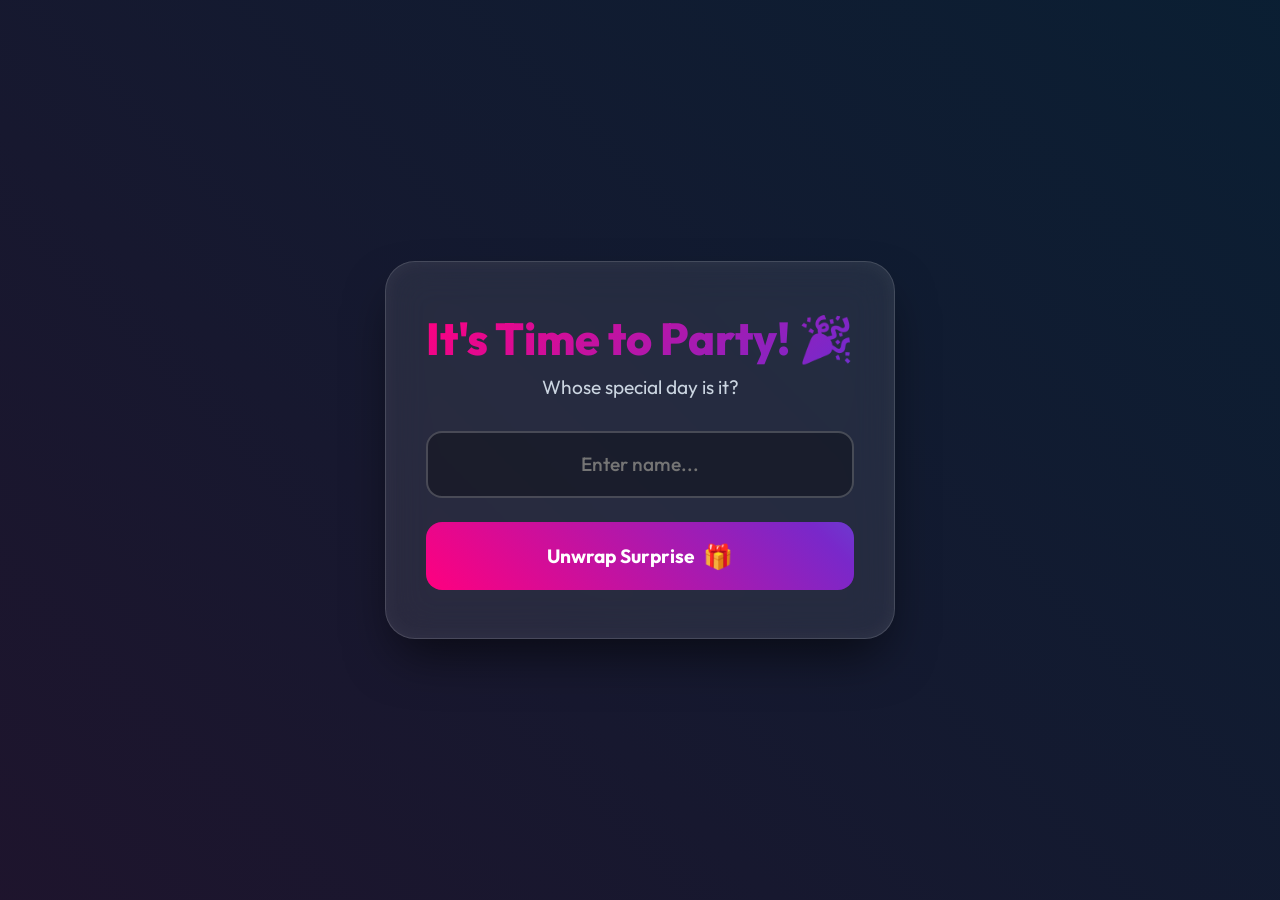
==== index.html @ 7c181f2a "Initial commit: Birthday Wishes App" ====
<!DOCTYPE html>
<html lang="en">
<head>
    <meta charset="UTF-8">
    <meta name="viewport" content="width=device-width, initial-scale=1.0">
    <title>Happy Birthday!</title>
    <link rel="preconnect" href="https://fonts.googleapis.com">
    <link rel="preconnect" href="https://fonts.gstatic.com" crossorigin>
    <link href="https://fonts.googleapis.com/css2?family=Outfit:wght@300;500;700;800;900&family=Share+Tech+Mono&display=swap" rel="stylesheet">
    <link rel="stylesheet" href="style.css">
</head>
<body>
    <!-- White Flash Overlay -->
    <div id="flash-overlay"></div>
    
    <div class="animated-bg" id="main-bg"></div>
    <div class="floating-shapes" id="shapes-container"></div>
    
    <canvas id="confetti"></canvas>
    
    <main class="container" id="main-container">
        <!-- Entry Screen -->
        <div id="entry-screen" class="glass-card fade-in tiltable">
            <div class="card-content">
                <h1>It's Time to Party! 🎉</h1>
                <p>Whose special day is it?</p>
                <form id="name-form">
                    <div class="input-group">
                        <input type="text" id="name-input" placeholder="Enter name..." required autocomplete="off">
                        <div class="input-glow"></div>
                    </div>
                    <button type="submit" class="primary-btn glow-on-hover">
                        <span>Unwrap Surprise</span>
                        <span class="btn-icon">🎁</span>
                    </button>
                </form>
            </div>
        </div>

        <!-- Dark Surprise Screen -->
        <div id="dark-screen" class="hidden">
            <div id="typing-text" class="mono-text"></div>
        </div>

        <!-- Wish Screen -->
        <div id="wish-screen" class="glass-card hidden tiltable">
            <div class="wish-content card-content">
                <div class="cake-container">
                    <div class="cake">🎂</div>
                    <div class="sparkles">✨</div>
                </div>
                
                <h2 id="bday-name" class="neon-text"></h2>
                
                <p class="wish-message">Wishing you a spectacular day filled with joy, love, and endless celebrations!</p>
                
                <button id="reset-btn" class="secondary-btn glow-on-hover">
                    <span>Celebrate Again</span>
                </button>
            </div>
        </div>
    </main>

    <script src="script.js"></script>
</body>
</html>
---- style.css ----
/* Update fonts to include monospace for the dark screen */
:root {
    --bg-1: #0f172a;
    --bg-2: #310a27;
    --bg-3: #0a1f33;
    --bg-4: #1e1b4b;
    --card-bg: rgba(255, 255, 255, 0.08);
    --card-border: rgba(255, 255, 255, 0.15);
    --primary-color: #ff007f;
    --secondary-color: #7928ca;
    --text-main: #ffffff;
    --text-muted: #cbd5e1;
}

* { margin: 0; padding: 0; box-sizing: border-box; }

body {
    font-family: 'Outfit', sans-serif;
    color: var(--text-main);
    min-height: 100vh;
    display: flex;
    justify-content: center;
    align-items: center;
    overflow: hidden;
    position: relative;
    background-color: #000; /* default to black, background will cover it */
    transition: background-color 1s ease;
}

/* Flash Overlay for the huge reveal surprise */
#flash-overlay {
    position: fixed;
    top: 0; left: 0; right: 0; bottom: 0;
    background-color: white;
    z-index: 9999;
    opacity: 0;
    pointer-events: none;
    transition: opacity 0.1s ease-out;
}
.flash-active {
    opacity: 1 !important;
}
.flash-fade {
    transition: opacity 2s ease-out !important;
    opacity: 0 !important;
}

/* Animated Background */
.animated-bg {
    position: fixed;
    top: -50%; left: -50%; right: -50%; bottom: -50%;
    width: 200%; height: 200%;
    background: linear-gradient(45deg, var(--bg-1), var(--bg-2), var(--bg-3), var(--bg-4), var(--bg-1));
    background-size: 400% 400%;
    animation: gradientBG 15s ease infinite;
    z-index: -2;
    transition: opacity 1.5s ease;
}

@keyframes gradientBG {
    0% { background-position: 0% 50%; }
    50% { background-position: 100% 50%; }
    100% { background-position: 0% 50%; }
}

.floating-shapes {
    position: absolute;
    top: 0; left: 0; width: 100%; height: 100%;
    z-index: -1;
    overflow: hidden;
    transition: opacity 1.5s ease;
}

.shape {
    position: absolute;
    background: rgba(255, 255, 255, 0.03);
    backdrop-filter: blur(5px);
    border: 1px solid rgba(255,255,255,0.05);
    border-radius: 50%;
    animation: floatUp 20s linear infinite;
    bottom: -100px;
}

@keyframes floatUp {
    0% { transform: translateY(0) rotate(0deg); opacity: 0; }
    10% { opacity: 1; }
    90% { opacity: 1; }
    100% { transform: translateY(-120vh) rotate(360deg); opacity: 0; }
}

#confetti {
    position: fixed;
    top: 0; left: 0; width: 100%; height: 100%;
    pointer-events: none;
    z-index: 5;
}

.container {
    position: relative;
    z-index: 10;
    width: 100%;
    max-width: 550px;
    padding: 20px;
    perspective: 1500px;
}

.glass-card {
    background: var(--card-bg);
    backdrop-filter: blur(20px);
    -webkit-backdrop-filter: blur(20px);
    border: 1px solid var(--card-border);
    border-radius: 30px;
    padding: 3rem 2.5rem;
    text-align: center;
    box-shadow: 0 25px 50px -12px rgba(0, 0, 0, 0.6), inset 0 0 20px rgba(255, 255, 255, 0.05);
    transition: transform 0.1s ease-out, opacity 0.5s ease;
    transform-style: preserve-3d;
}

.card-content { transform: translateZ(30px); }

h1 {
    font-size: 2.8rem;
    font-weight: 800;
    margin-bottom: 0.5rem;
    background: linear-gradient(135deg, #ff007f, #7928ca, #00d4ff);
    background-size: 200% auto;
    -webkit-background-clip: text;
    -webkit-text-fill-color: transparent;
    animation: shine 4s linear infinite;
}

@keyframes shine { to { background-position: 200% center; } }

p { color: var(--text-muted); margin-bottom: 2rem; font-size: 1.2rem; }

.input-group { margin-bottom: 1.5rem; position: relative; }

#name-input {
    width: 100%; padding: 1.2rem 1.5rem; border-radius: 16px;
    border: 2px solid rgba(255,255,255,0.2); background: rgba(0, 0, 0, 0.3);
    color: var(--text-main); font-size: 1.2rem; font-weight: 500;
    font-family: 'Outfit', sans-serif; outline: none; transition: all 0.3s ease; text-align: center;
}

#name-input:focus { border-color: #ff007f; box-shadow: 0 0 15px rgba(255, 0, 127, 0.3); background: rgba(0, 0, 0, 0.5); }

.glow-on-hover {
    width: 100%; padding: 1.2rem; border: none; border-radius: 16px;
    background: linear-gradient(45deg, var(--primary-color), var(--secondary-color), #00d4ff, var(--primary-color));
    background-size: 300%; color: white; font-size: 1.2rem; font-weight: 700;
    font-family: 'Outfit', sans-serif; cursor: pointer; display: flex;
    justify-content: center; align-items: center; gap: 0.5rem;
    transition: all 0.3s ease; position: relative; z-index: 1;
}

.glow-on-hover::before {
    content: ''; position: absolute; top: -2px; left: -2px; right: -2px; bottom: -2px;
    background: linear-gradient(45deg, var(--primary-color), var(--secondary-color), #00d4ff, var(--primary-color));
    background-size: 300%; border-radius: 18px; z-index: -1; filter: blur(15px);
    opacity: 0; transition: opacity 0.3s ease;
}

.glow-on-hover:hover::before { opacity: 1; animation: glowing 3s linear infinite; }
.glow-on-hover:hover { transform: translateY(-3px) scale(1.02); }

@keyframes glowing {
    0% { background-position: 0 0; }
    50% { background-position: 100% 0; }
    100% { background-position: 0 0; }
}

.btn-icon { font-size: 1.5rem; transition: transform 0.3s ease; }
.glow-on-hover:hover .btn-icon { transform: rotate(15deg) scale(1.2); }

/* Dark Screen */
#dark-screen {
    position: fixed;
    top: 0; left: 0; right: 0; bottom: 0;
    display: flex;
    justify-content: center;
    align-items: center;
    z-index: 50;
}

.mono-text {
    font-family: 'Share Tech Mono', monospace;
    font-size: 2rem;
    color: #fff;
    text-shadow: 0 0 15px rgba(255,255,255,0.7);
    white-space: pre-wrap;
    text-align: center;
    min-height: 3rem;
    transition: font-size 0.3s ease;
}

/* Wish Screen */
.wish-content { display: flex; flex-direction: column; align-items: center; gap: 0.5rem; }

.neon-text {
    font-size: 3.2rem; font-weight: 900; color: #fff; text-transform: uppercase;
    text-shadow: 0 0 10px #ff007f, 0 0 20px #ff007f, 0 0 40px #ff007f, 0 0 80px #7928ca;
    margin: 1rem 0; line-height: 1.2; word-break: break-word; animation: pulsate 2s infinite alternate;
}

@keyframes pulsate {
    100% { text-shadow: 0 0 15px #ff007f, 0 0 30px #ff007f, 0 0 50px #ff007f, 0 0 100px #7928ca; }
    0% { text-shadow: 0 0 5px #ff007f, 0 0 10px #ff007f, 0 0 20px #ff007f, 0 0 40px #7928ca; }
}

.cake-container {
    position: relative; font-size: 6.5rem; margin: 1rem 0;
    animation: float 3s ease-in-out infinite; filter: drop-shadow(0 10px 25px rgba(0,0,0,0.5));
}

.sparkles {
    position: absolute; top: -15px; right: -25px; font-size: 2.5rem;
    animation: pulse 1.5s ease-in-out infinite;
}

.wish-message { font-size: 1.5rem; line-height: 1.6; margin-top: 1rem; color: #fff; text-shadow: 0 2px 4px rgba(0,0,0,0.5); }

.secondary-btn { margin-top: 2rem; background: transparent; border: 2px solid rgba(255,255,255,0.3); }
.secondary-btn::before { background: linear-gradient(45deg, #4ade80, #3b82f6, #8b5cf6, #4ade80); }

.hidden { display: none !important; }
.fade-in { animation: fadeIn 0.6s ease forwards; }
.fade-out { animation: fadeOut 0.5s ease forwards; }
.zoom-in { animation: zoomIn 0.8s cubic-bezier(0.175, 0.885, 0.32, 1.275) forwards; }
.zoom-out { animation: zoomOut 0.8s cubic-bezier(0.175, 0.885, 0.32, 1.275) forwards; }

@keyframes fadeIn { from { opacity: 0; transform: translateY(30px); } to { opacity: 1; transform: translateY(0); } }
@keyframes fadeOut { from { opacity: 1; transform: scale(1); } to { opacity: 0; transform: scale(0.9); } }
@keyframes zoomIn { from { opacity: 0; transform: scale(0.5) translateY(50px); } to { opacity: 1; transform: scale(1) translateY(0); } }
@keyframes zoomOut { from { opacity: 1; transform: scale(1); } to { opacity: 0; transform: scale(1.5); } }
@keyframes float { 0%, 100% { transform: translateY(0) rotate(-2deg); } 50% { transform: translateY(-20px) rotate(2deg); } }
@keyframes pulse { 0%, 100% { transform: scale(1) rotate(0deg); opacity: 1; } 50% { transform: scale(1.4) rotate(15deg); opacity: 0.8; } }

@media (max-width: 480px) {
    .glass-card { padding: 2rem 1.5rem; }
    .neon-text { font-size: 2.2rem; }
    .mono-text { font-size: 1.5rem; }
}
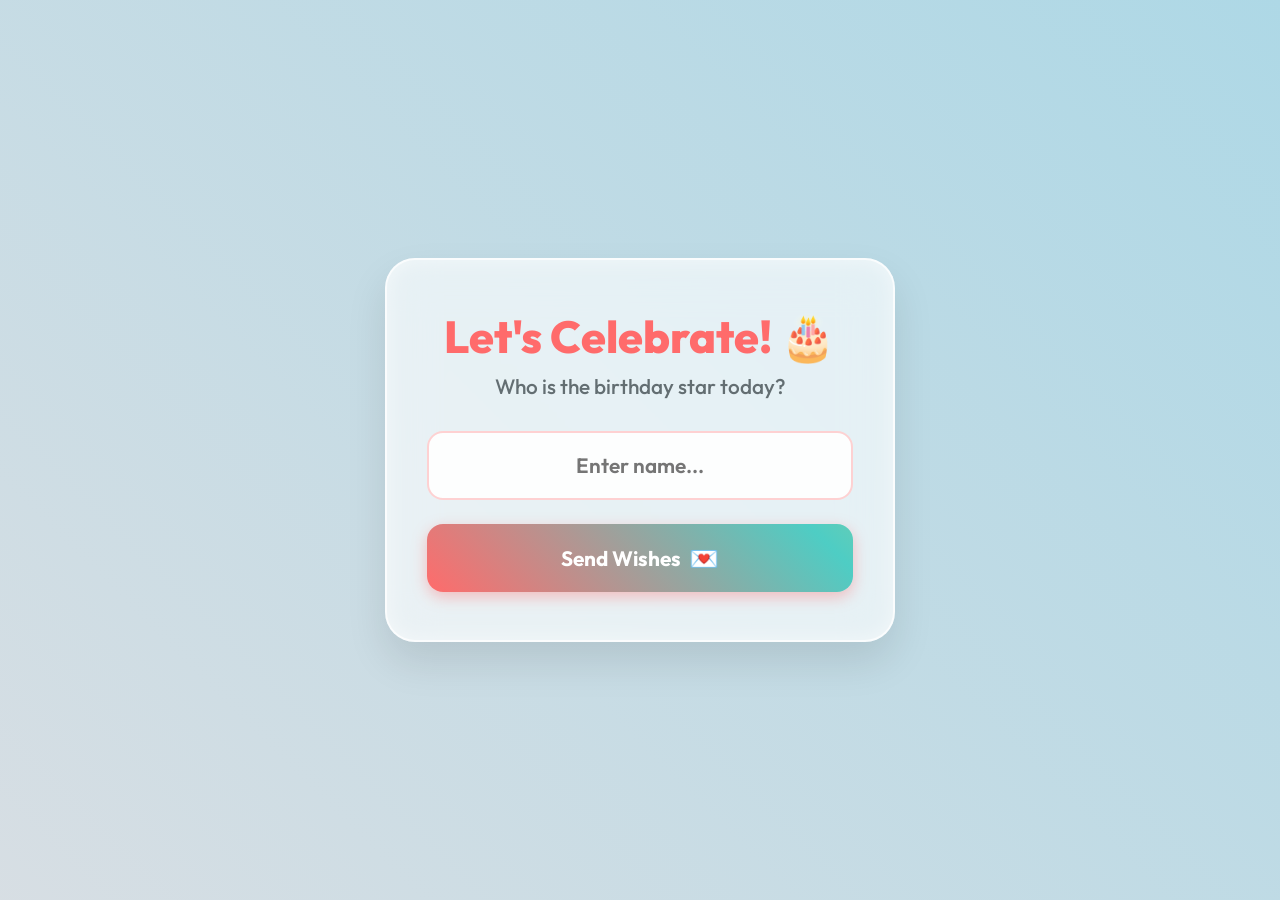
==== commit ee699b74: "Add .gitignore and update to bright birthday theme" ====
--- a/index.html
+++ b/index.html
@@ -6,7 +6,7 @@
     <title>Happy Birthday!</title>
     <link rel="preconnect" href="https://fonts.googleapis.com">
     <link rel="preconnect" href="https://fonts.gstatic.com" crossorigin>
-    <link href="https://fonts.googleapis.com/css2?family=Outfit:wght@300;500;700;800;900&family=Share+Tech+Mono&display=swap" rel="stylesheet">
+    <link href="https://fonts.googleapis.com/css2?family=Caveat:wght@600;700&family=Outfit:wght@300;500;700;800;900&display=swap" rel="stylesheet">
     <link rel="stylesheet" href="style.css">
 </head>
 <body>
@@ -22,40 +22,40 @@
         <!-- Entry Screen -->
         <div id="entry-screen" class="glass-card fade-in tiltable">
             <div class="card-content">
-                <h1>It's Time to Party! 🎉</h1>
-                <p>Whose special day is it?</p>
+                <h1 class="celebrate-title">Let's Celebrate! 🎂</h1>
+                <p>Who is the birthday star today?</p>
                 <form id="name-form">
                     <div class="input-group">
                         <input type="text" id="name-input" placeholder="Enter name..." required autocomplete="off">
                         <div class="input-glow"></div>
                     </div>
                     <button type="submit" class="primary-btn glow-on-hover">
-                        <span>Unwrap Surprise</span>
-                        <span class="btn-icon">🎁</span>
+                        <span>Send Wishes</span>
+                        <span class="btn-icon">💌</span>
                     </button>
                 </form>
             </div>
         </div>
 
-        <!-- Dark Surprise Screen -->
+        <!-- Surprise Screen -->
         <div id="dark-screen" class="hidden">
-            <div id="typing-text" class="mono-text"></div>
+            <div id="typing-text" class="handwritten-text"></div>
         </div>
 
         <!-- Wish Screen -->
         <div id="wish-screen" class="glass-card hidden tiltable">
             <div class="wish-content card-content">
                 <div class="cake-container">
-                    <div class="cake">🎂</div>
+                    <div class="cake">🎉</div>
                     <div class="sparkles">✨</div>
                 </div>
                 
-                <h2 id="bday-name" class="neon-text"></h2>
+                <h2 id="bday-name" class="festive-text"></h2>
                 
-                <p class="wish-message">Wishing you a spectacular day filled with joy, love, and endless celebrations!</p>
+                <p class="wish-message">May your birthday be as incredibly special as you are! Wishing you love, laughter, and a wonderful year ahead.</p>
                 
                 <button id="reset-btn" class="secondary-btn glow-on-hover">
-                    <span>Celebrate Again</span>
+                    <span>Send Another</span>
                 </button>
             </div>
         </div>
--- a/style.css
+++ b/style.css
@@ -1,15 +1,15 @@
-/* Update fonts to include monospace for the dark screen */
 :root {
-    --bg-1: #0f172a;
-    --bg-2: #310a27;
-    --bg-3: #0a1f33;
-    --bg-4: #1e1b4b;
-    --card-bg: rgba(255, 255, 255, 0.08);
-    --card-border: rgba(255, 255, 255, 0.15);
-    --primary-color: #ff007f;
-    --secondary-color: #7928ca;
-    --text-main: #ffffff;
-    --text-muted: #cbd5e1;
+    /* Bright Birthday Theme Palette */
+    --bg-1: #ffb6c1; /* Light Pink */
+    --bg-2: #ffe4e1; /* Misty Rose */
+    --bg-3: #add8e6; /* Light Blue */
+    --bg-4: #fffacd; /* Lemon Chiffon */
+    --card-bg: rgba(255, 255, 255, 0.6); /* Frosted Glass */
+    --card-border: rgba(255, 255, 255, 0.8);
+    --primary-color: #ff6b6b;
+    --secondary-color: #4ecdc4;
+    --text-main: #2d3436;
+    --text-muted: #636e72;
 }
 
 * { margin: 0; padding: 0; box-sizing: border-box; }
@@ -23,38 +23,25 @@
     align-items: center;
     overflow: hidden;
     position: relative;
-    background-color: #000; /* default to black, background will cover it */
-    transition: background-color 1s ease;
+    background-color: #fff;
 }
 
-/* Flash Overlay for the huge reveal surprise */
+/* Flash Overlay */
 #flash-overlay {
-    position: fixed;
-    top: 0; left: 0; right: 0; bottom: 0;
-    background-color: white;
-    z-index: 9999;
-    opacity: 0;
-    pointer-events: none;
-    transition: opacity 0.1s ease-out;
+    position: fixed; top: 0; left: 0; right: 0; bottom: 0;
+    background-color: white; z-index: 9999; opacity: 0;
+    pointer-events: none; transition: opacity 0.1s ease-out;
 }
-.flash-active {
-    opacity: 1 !important;
-}
-.flash-fade {
-    transition: opacity 2s ease-out !important;
-    opacity: 0 !important;
-}
+.flash-active { opacity: 1 !important; }
+.flash-fade { transition: opacity 2s ease-out !important; opacity: 0 !important; }
 
 /* Animated Background */
 .animated-bg {
-    position: fixed;
-    top: -50%; left: -50%; right: -50%; bottom: -50%;
+    position: fixed; top: -50%; left: -50%; right: -50%; bottom: -50%;
     width: 200%; height: 200%;
     background: linear-gradient(45deg, var(--bg-1), var(--bg-2), var(--bg-3), var(--bg-4), var(--bg-1));
-    background-size: 400% 400%;
-    animation: gradientBG 15s ease infinite;
-    z-index: -2;
-    transition: opacity 1.5s ease;
+    background-size: 400% 400%; animation: gradientBG 20s ease infinite;
+    z-index: -2; transition: opacity 1.5s ease;
 }
 
 @keyframes gradientBG {
@@ -64,105 +51,75 @@
 }
 
 .floating-shapes {
-    position: absolute;
-    top: 0; left: 0; width: 100%; height: 100%;
-    z-index: -1;
-    overflow: hidden;
-    transition: opacity 1.5s ease;
+    position: absolute; top: 0; left: 0; width: 100%; height: 100%;
+    z-index: -1; overflow: hidden; transition: opacity 1.5s ease;
 }
 
 .shape {
     position: absolute;
-    background: rgba(255, 255, 255, 0.03);
-    backdrop-filter: blur(5px);
-    border: 1px solid rgba(255,255,255,0.05);
-    border-radius: 50%;
-    animation: floatUp 20s linear infinite;
+    font-size: 3rem; /* Emojis now */
+    animation: floatUp 15s linear infinite;
     bottom: -100px;
+    opacity: 0.9;
 }
 
 @keyframes floatUp {
-    0% { transform: translateY(0) rotate(0deg); opacity: 0; }
-    10% { opacity: 1; }
-    90% { opacity: 1; }
-    100% { transform: translateY(-120vh) rotate(360deg); opacity: 0; }
+    0% { transform: translateY(0) rotate(-15deg); opacity: 0; }
+    10% { opacity: 0.9; }
+    90% { opacity: 0.9; }
+    100% { transform: translateY(-120vh) rotate(15deg); opacity: 0; }
 }
 
-#confetti {
-    position: fixed;
-    top: 0; left: 0; width: 100%; height: 100%;
-    pointer-events: none;
-    z-index: 5;
-}
+#confetti { position: fixed; top: 0; left: 0; width: 100%; height: 100%; pointer-events: none; z-index: 5; }
 
 .container {
-    position: relative;
-    z-index: 10;
-    width: 100%;
-    max-width: 550px;
-    padding: 20px;
-    perspective: 1500px;
+    position: relative; z-index: 10; width: 100%; max-width: 550px;
+    padding: 20px; perspective: 1500px;
 }
 
 .glass-card {
     background: var(--card-bg);
-    backdrop-filter: blur(20px);
-    -webkit-backdrop-filter: blur(20px);
-    border: 1px solid var(--card-border);
-    border-radius: 30px;
-    padding: 3rem 2.5rem;
-    text-align: center;
-    box-shadow: 0 25px 50px -12px rgba(0, 0, 0, 0.6), inset 0 0 20px rgba(255, 255, 255, 0.05);
-    transition: transform 0.1s ease-out, opacity 0.5s ease;
-    transform-style: preserve-3d;
+    backdrop-filter: blur(25px); -webkit-backdrop-filter: blur(25px);
+    border: 2px solid var(--card-border); border-radius: 30px;
+    padding: 3rem 2.5rem; text-align: center;
+    box-shadow: 0 20px 40px rgba(0, 0, 0, 0.1), inset 0 0 20px rgba(255, 255, 255, 0.5);
+    transition: transform 0.1s ease-out, opacity 0.5s ease; transform-style: preserve-3d;
 }
 
 .card-content { transform: translateZ(30px); }
 
-h1 {
-    font-size: 2.8rem;
-    font-weight: 800;
-    margin-bottom: 0.5rem;
-    background: linear-gradient(135deg, #ff007f, #7928ca, #00d4ff);
-    background-size: 200% auto;
-    -webkit-background-clip: text;
-    -webkit-text-fill-color: transparent;
-    animation: shine 4s linear infinite;
+.celebrate-title {
+    font-size: 2.8rem; font-weight: 800; margin-bottom: 0.5rem;
+    color: var(--primary-color);
 }
 
-@keyframes shine { to { background-position: 200% center; } }
-
-p { color: var(--text-muted); margin-bottom: 2rem; font-size: 1.2rem; }
+p { color: var(--text-muted); margin-bottom: 2rem; font-size: 1.3rem; font-weight: 500;}
 
 .input-group { margin-bottom: 1.5rem; position: relative; }
 
 #name-input {
     width: 100%; padding: 1.2rem 1.5rem; border-radius: 16px;
-    border: 2px solid rgba(255,255,255,0.2); background: rgba(0, 0, 0, 0.3);
-    color: var(--text-main); font-size: 1.2rem; font-weight: 500;
+    border: 2px solid rgba(255, 107, 107, 0.3); background: rgba(255, 255, 255, 0.9);
+    color: var(--text-main); font-size: 1.3rem; font-weight: 600;
     font-family: 'Outfit', sans-serif; outline: none; transition: all 0.3s ease; text-align: center;
 }
 
-#name-input:focus { border-color: #ff007f; box-shadow: 0 0 15px rgba(255, 0, 127, 0.3); background: rgba(0, 0, 0, 0.5); }
+#name-input:focus { border-color: var(--primary-color); box-shadow: 0 0 15px rgba(255, 107, 107, 0.4); background: #fff; }
 
 .glow-on-hover {
     width: 100%; padding: 1.2rem; border: none; border-radius: 16px;
-    background: linear-gradient(45deg, var(--primary-color), var(--secondary-color), #00d4ff, var(--primary-color));
-    background-size: 300%; color: white; font-size: 1.2rem; font-weight: 700;
+    background: linear-gradient(45deg, var(--primary-color), var(--secondary-color), #feca57, var(--primary-color));
+    background-size: 300%; color: white; font-size: 1.3rem; font-weight: 700;
     font-family: 'Outfit', sans-serif; cursor: pointer; display: flex;
     justify-content: center; align-items: center; gap: 0.5rem;
     transition: all 0.3s ease; position: relative; z-index: 1;
+    box-shadow: 0 5px 15px rgba(255, 107, 107, 0.4);
 }
 
-.glow-on-hover::before {
-    content: ''; position: absolute; top: -2px; left: -2px; right: -2px; bottom: -2px;
-    background: linear-gradient(45deg, var(--primary-color), var(--secondary-color), #00d4ff, var(--primary-color));
-    background-size: 300%; border-radius: 18px; z-index: -1; filter: blur(15px);
-    opacity: 0; transition: opacity 0.3s ease;
+.glow-on-hover:hover {
+    transform: translateY(-3px) scale(1.02);
+    animation: glowing 3s linear infinite;
 }
-
-.glow-on-hover:hover::before { opacity: 1; animation: glowing 3s linear infinite; }
-.glow-on-hover:hover { transform: translateY(-3px) scale(1.02); }
 
 @keyframes glowing {
     0% { background-position: 0 0; }
@@ -173,55 +130,47 @@
 .btn-icon { font-size: 1.5rem; transition: transform 0.3s ease; }
 .glow-on-hover:hover .btn-icon { transform: rotate(15deg) scale(1.2); }
 
-/* Dark Screen */
+/* Surprise Screen */
 #dark-screen {
-    position: fixed;
-    top: 0; left: 0; right: 0; bottom: 0;
-    display: flex;
-    justify-content: center;
-    align-items: center;
+    position: fixed; top: 0; left: 0; right: 0; bottom: 0;
+    display: flex; justify-content: center; align-items: center;
     z-index: 50;
+    background-color: #2d3436; /* Soft dark */
 }
 
-.mono-text {
-    font-family: 'Share Tech Mono', monospace;
-    font-size: 2rem;
-    color: #fff;
-    text-shadow: 0 0 15px rgba(255,255,255,0.7);
-    white-space: pre-wrap;
-    text-align: center;
-    min-height: 3rem;
-    transition: font-size 0.3s ease;
+.handwritten-text {
+    font-family: 'Caveat', cursive;
+    font-size: 4rem; color: #fff; text-shadow: 0 0 15px rgba(255,255,255,0.4);
+    text-align: center; min-height: 5rem; transition: font-size 0.3s ease;
 }
 
 /* Wish Screen */
 .wish-content { display: flex; flex-direction: column; align-items: center; gap: 0.5rem; }
 
-.neon-text {
-    font-size: 3.2rem; font-weight: 900; color: #fff; text-transform: uppercase;
-    text-shadow: 0 0 10px #ff007f, 0 0 20px #ff007f, 0 0 40px #ff007f, 0 0 80px #7928ca;
-    margin: 1rem 0; line-height: 1.2; word-break: break-word; animation: pulsate 2s infinite alternate;
-}
-
-@keyframes pulsate {
-    100% { text-shadow: 0 0 15px #ff007f, 0 0 30px #ff007f, 0 0 50px #ff007f, 0 0 100px #7928ca; }
-    0% { text-shadow: 0 0 5px #ff007f, 0 0 10px #ff007f, 0 0 20px #ff007f, 0 0 40px #7928ca; }
+.festive-text {
+    font-family: 'Caveat', cursive;
+    font-size: 4.5rem; font-weight: 700; color: var(--primary-color);
+    text-shadow: 2px 2px 0px #fff, 4px 4px 0px rgba(0,0,0,0.1);
+    margin: 1rem 0; line-height: 1.1; word-break: break-word;
 }
 
 .cake-container {
-    position: relative; font-size: 6.5rem; margin: 1rem 0;
-    animation: float 3s ease-in-out infinite; filter: drop-shadow(0 10px 25px rgba(0,0,0,0.5));
+    position: relative; font-size: 5rem; margin: 0.5rem 0;
+    animation: float 3s ease-in-out infinite; filter: drop-shadow(0 10px 15px rgba(0,0,0,0.2));
 }
 
 .sparkles {
-    position: absolute; top: -15px; right: -25px; font-size: 2.5rem;
+    position: absolute; top: -10px; right: -20px; font-size: 2rem;
     animation: pulse 1.5s ease-in-out infinite;
 }
 
-.wish-message { font-size: 1.5rem; line-height: 1.6; margin-top: 1rem; color: #fff; text-shadow: 0 2px 4px rgba(0,0,0,0.5); }
+.wish-message { font-size: 1.5rem; font-family: 'Caveat', cursive; line-height: 1.4; margin-top: 1rem; color: #2d3436; }
 
-.secondary-btn { margin-top: 2rem; background: transparent; border: 2px solid rgba(255,255,255,0.3); }
-.secondary-btn::before { background: linear-gradient(45deg, #4ade80, #3b82f6, #8b5cf6, #4ade80); }
+.secondary-btn {
+    margin-top: 2rem; background: #fff; color: var(--primary-color);
+    border: 2px solid var(--primary-color);
+}
+.secondary-btn:hover { color: #fff; background: var(--primary-color); }
 
 .hidden { display: none !important; }
 .fade-in { animation: fadeIn 0.6s ease forwards; }
@@ -233,11 +182,11 @@
 @keyframes fadeOut { from { opacity: 1; transform: scale(1); } to { opacity: 0; transform: scale(0.9); } }
 @keyframes zoomIn { from { opacity: 0; transform: scale(0.5) translateY(50px); } to { opacity: 1; transform: scale(1) translateY(0); } }
 @keyframes zoomOut { from { opacity: 1; transform: scale(1); } to { opacity: 0; transform: scale(1.5); } }
-@keyframes float { 0%, 100% { transform: translateY(0) rotate(-2deg); } 50% { transform: translateY(-20px) rotate(2deg); } }
+@keyframes float { 0%, 100% { transform: translateY(0) rotate(-2deg); } 50% { transform: translateY(-15px) rotate(2deg); } }
 @keyframes pulse { 0%, 100% { transform: scale(1) rotate(0deg); opacity: 1; } 50% { transform: scale(1.4) rotate(15deg); opacity: 0.8; } }
 
 @media (max-width: 480px) {
     .glass-card { padding: 2rem 1.5rem; }
-    .neon-text { font-size: 2.2rem; }
-    .mono-text { font-size: 1.5rem; }
+    .festive-text { font-size: 3.5rem; }
+    .handwritten-text { font-size: 3rem; }
 }
